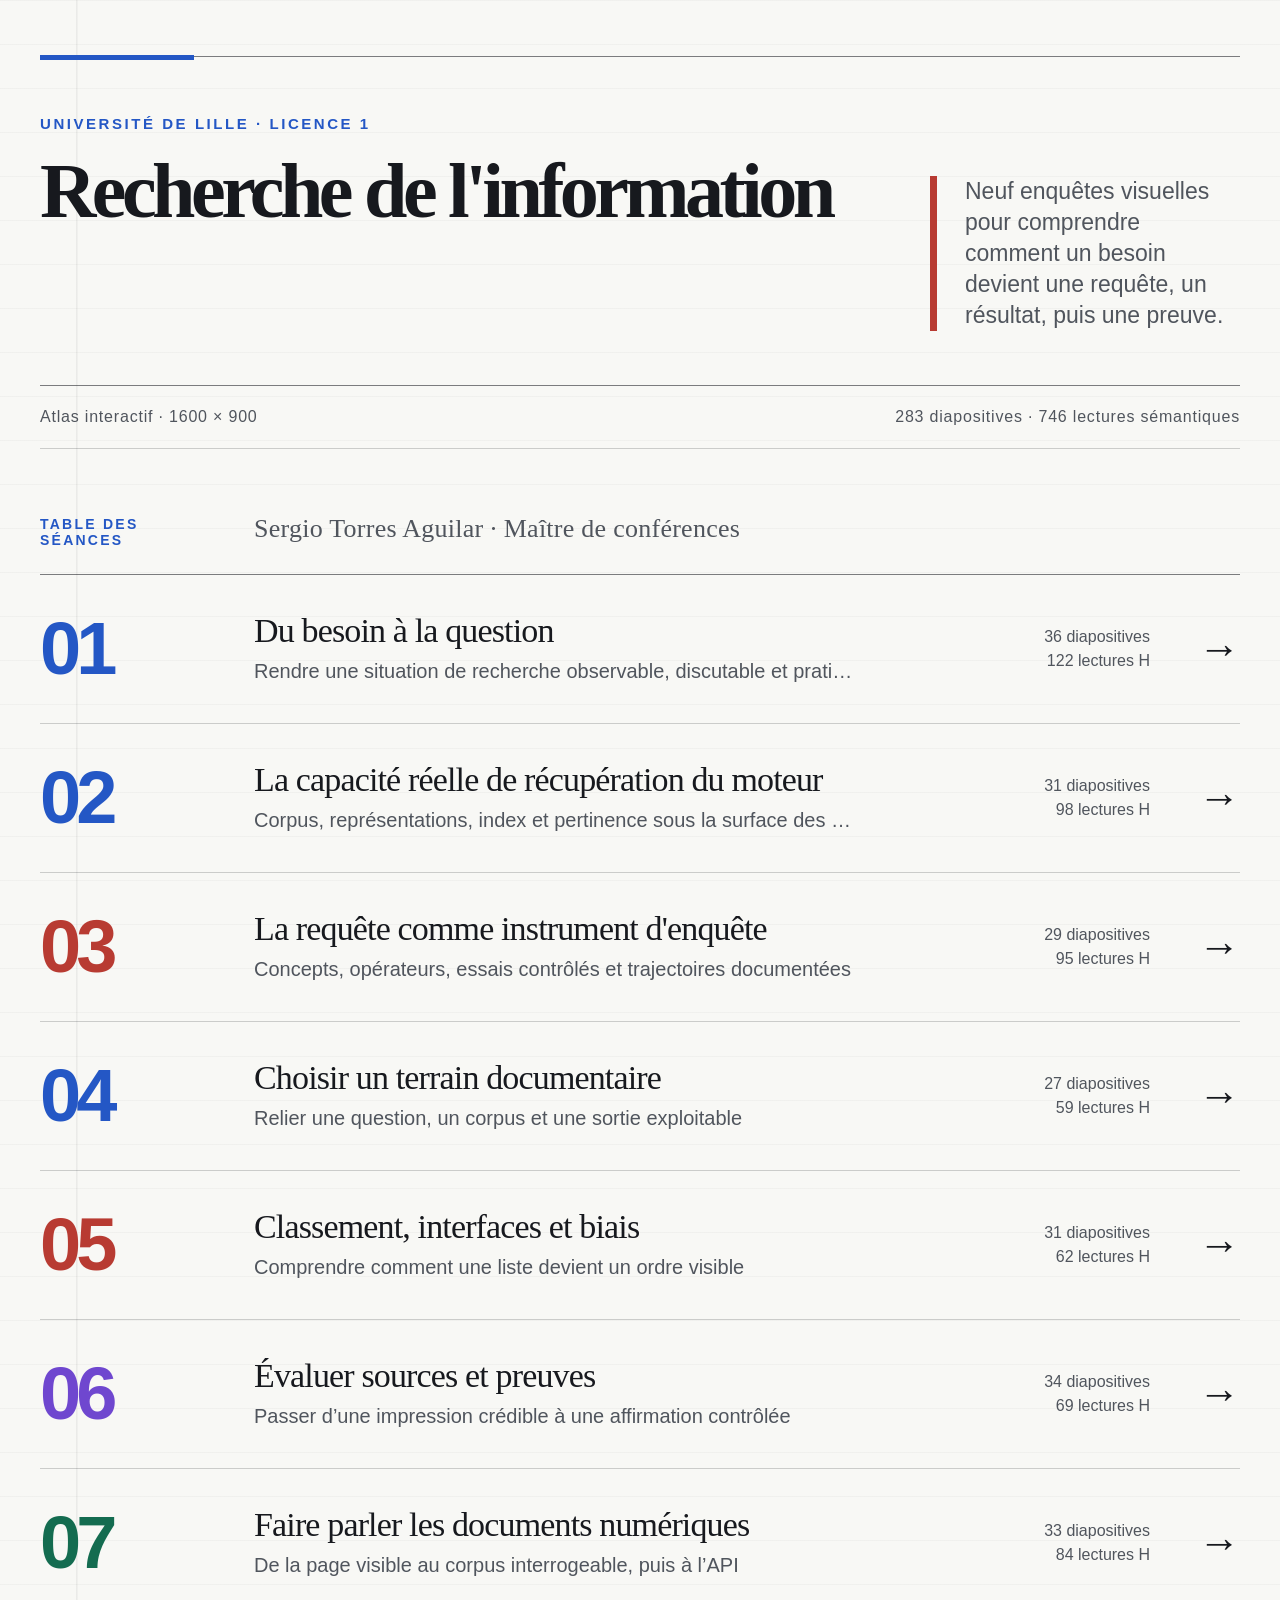
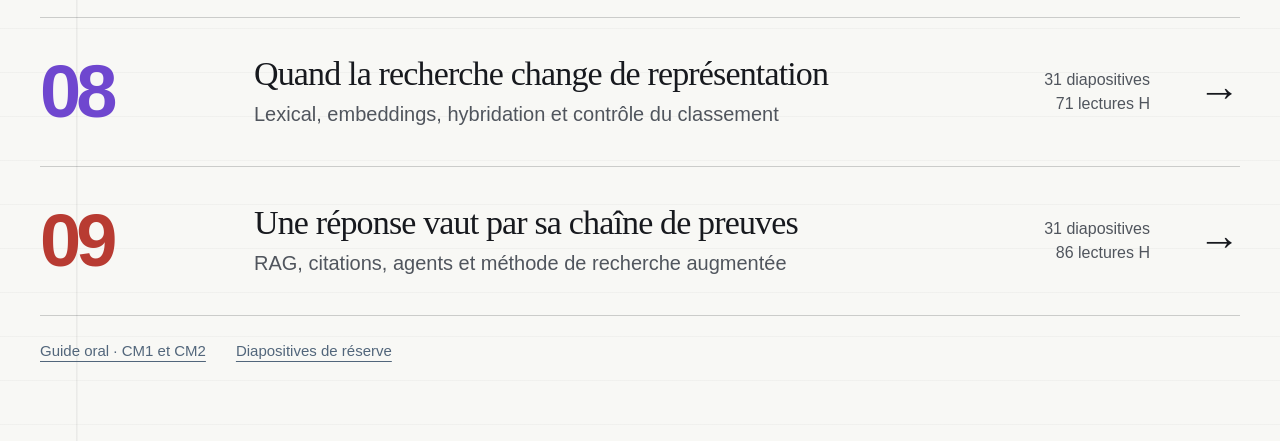
==== index.html @ fc5feec0 "Publicar el curso Recherche de l'information" ====
<!doctype html>
<html lang="fr">
<head>
  <meta charset="utf-8">
  <meta name="viewport" content="width=device-width, initial-scale=1">
  <title>Recherche de l'information · Atlas du cours</title>
  <link rel="stylesheet" href="index.css">
</head>
<body>
  <main class="course-atlas">
    <header class="course-masthead">
      <div><p class="course-eyebrow">Université de Lille · Licence 1</p><h1 class="course-title">Recherche de l'information</h1></div>
      <p class="course-subtitle">Neuf enquêtes visuelles pour comprendre comment un besoin devient une requête, un résultat, puis une preuve.</p>
    </header>
    <div class="course-meta"><span>Atlas interactif · 1600 × 900</span><span>283 diapositives · 746 lectures sémantiques</span></div>
    <section class="course-contents" aria-labelledby="contents-title">
      <h2 class="contents-heading" id="contents-title"><span>Table des séances</span><span class="course-author">Sergio Torres Aguilar · Maître de conférences</span></h2>
      <ol class="cm-list"><li class="cm-row" data-accent="cobalt">
  <a class="cm-link" href="cm01.html">
    <span class="cm-number">01</span>
    <span class="cm-copy"><span class="cm-title">Du besoin à la question</span><span class="cm-subtitle">Rendre une situation de recherche observable, discutable et praticable</span></span>
    <span class="cm-stats">36 diapositives<br>122 lectures H</span>
    <span class="cm-arrow" aria-hidden="true">→</span>
  </a>
</li><li class="cm-row" data-accent="cobalt">
  <a class="cm-link" href="cm02.html">
    <span class="cm-number">02</span>
    <span class="cm-copy"><span class="cm-title">La capacité réelle de récupération du moteur</span><span class="cm-subtitle">Corpus, représentations, index et pertinence sous la surface des résultats</span></span>
    <span class="cm-stats">31 diapositives<br>98 lectures H</span>
    <span class="cm-arrow" aria-hidden="true">→</span>
  </a>
</li><li class="cm-row" data-accent="coral">
  <a class="cm-link" href="cm03.html">
    <span class="cm-number">03</span>
    <span class="cm-copy"><span class="cm-title">La requête comme instrument d&#x27;enquête</span><span class="cm-subtitle">Concepts, opérateurs, essais contrôlés et trajectoires documentées</span></span>
    <span class="cm-stats">29 diapositives<br>95 lectures H</span>
    <span class="cm-arrow" aria-hidden="true">→</span>
  </a>
</li><li class="cm-row" data-accent="cobalt">
  <a class="cm-link" href="cm04.html">
    <span class="cm-number">04</span>
    <span class="cm-copy"><span class="cm-title">Choisir un terrain documentaire</span><span class="cm-subtitle">Relier une question, un corpus et une sortie exploitable</span></span>
    <span class="cm-stats">27 diapositives<br>59 lectures H</span>
    <span class="cm-arrow" aria-hidden="true">→</span>
  </a>
</li><li class="cm-row" data-accent="coral">
  <a class="cm-link" href="cm05.html">
    <span class="cm-number">05</span>
    <span class="cm-copy"><span class="cm-title">Classement, interfaces et biais</span><span class="cm-subtitle">Comprendre comment une liste devient un ordre visible</span></span>
    <span class="cm-stats">31 diapositives<br>62 lectures H</span>
    <span class="cm-arrow" aria-hidden="true">→</span>
  </a>
</li><li class="cm-row" data-accent="violet">
  <a class="cm-link" href="cm06.html">
    <span class="cm-number">06</span>
    <span class="cm-copy"><span class="cm-title">Évaluer sources et preuves</span><span class="cm-subtitle">Passer d’une impression crédible à une affirmation contrôlée</span></span>
    <span class="cm-stats">34 diapositives<br>69 lectures H</span>
    <span class="cm-arrow" aria-hidden="true">→</span>
  </a>
</li><li class="cm-row" data-accent="green">
  <a class="cm-link" href="cm07.html">
    <span class="cm-number">07</span>
    <span class="cm-copy"><span class="cm-title">Faire parler les documents numériques</span><span class="cm-subtitle">De la page visible au corpus interrogeable, puis à l’API</span></span>
    <span class="cm-stats">33 diapositives<br>84 lectures H</span>
    <span class="cm-arrow" aria-hidden="true">→</span>
  </a>
</li><li class="cm-row" data-accent="violet">
  <a class="cm-link" href="cm08.html">
    <span class="cm-number">08</span>
    <span class="cm-copy"><span class="cm-title">Quand la recherche change de représentation</span><span class="cm-subtitle">Lexical, embeddings, hybridation et contrôle du classement</span></span>
    <span class="cm-stats">31 diapositives<br>71 lectures H</span>
    <span class="cm-arrow" aria-hidden="true">→</span>
  </a>
</li><li class="cm-row" data-accent="coral">
  <a class="cm-link" href="cm09.html">
    <span class="cm-number">09</span>
    <span class="cm-copy"><span class="cm-title">Une réponse vaut par sa chaîne de preuves</span><span class="cm-subtitle">RAG, citations, agents et méthode de recherche augmentée</span></span>
    <span class="cm-stats">31 diapositives<br>86 lectures H</span>
    <span class="cm-arrow" aria-hidden="true">→</span>
  </a>
</li></ol>
    </section>
<nav class="course-resources" aria-label="Documents du cours"><a href="Guide_oral_CM1_CM2_Recherche_information_V5.pdf">Guide oral · CM1 et CM2</a><a href="reserve.html">Diapositives de réserve</a></nav>
  </main>
</body>
</html>
---- index.css ----
:root {
  --paper: #f8f8f5;
  --ink: #17191e;
  --ink-soft: #50555d;
  --rule: rgba(23, 25, 30, 0.2);
  --cobalt: #2457c5;
  --coral: #b83b32;
  font-family: "Aptos", "Helvetica Neue", Arial, sans-serif;
  color: var(--ink);
  background: var(--paper);
}

* { box-sizing: border-box; }

html { min-height: 100%; }

body {
  min-height: 100vh;
  margin: 0;
  background:
    linear-gradient(90deg, transparent 5.9vw, rgba(23, 25, 30, 0.08) 6vw, transparent 6.1vw),
    linear-gradient(rgba(23, 25, 30, 0.03) 1px, transparent 1px),
    var(--paper);
  background-size: auto, 100% 44px, auto;
}

a { color: inherit; }

.course-atlas {
  width: min(1520px, calc(100% - 80px));
  margin: 0 auto;
  padding: 56px 0 72px;
}

.course-masthead {
  position: relative;
  display: grid;
  grid-template-columns: minmax(0, 1fr) 310px;
  gap: 64px;
  min-height: 330px;
  padding: 58px 0 54px;
  border-top: 1px solid rgba(23, 25, 30, 0.55);
  border-bottom: 1px solid rgba(23, 25, 30, 0.55);
}

.course-masthead::before {
  content: "";
  position: absolute;
  left: 0;
  top: -2px;
  width: 154px;
  height: 5px;
  background: var(--cobalt);
}

.course-eyebrow {
  margin: 0 0 22px;
  color: var(--cobalt);
  font-size: 15px;
  font-weight: 850;
  letter-spacing: 0.17em;
  text-transform: uppercase;
}

.course-title {
  max-width: 980px;
  margin: 0;
  font-family: Georgia, "Times New Roman", serif;
  font-size: clamp(62px, 6.1vw, 104px);
  line-height: 0.94;
  letter-spacing: -0.058em;
  text-wrap: balance;
}

.course-subtitle {
  align-self: end;
  margin: 0;
  padding-left: 28px;
  border-left: 7px solid var(--coral);
  color: var(--ink-soft);
  font-size: 23px;
  line-height: 1.35;
}

.course-meta {
  display: flex;
  justify-content: space-between;
  gap: 24px;
  padding: 22px 0;
  border-bottom: 1px solid var(--rule);
  color: var(--ink-soft);
  font-size: 16px;
  letter-spacing: 0.05em;
}

.course-contents {
  margin-top: 60px;
}

.contents-heading {
  display: grid;
  grid-template-columns: 180px minmax(0, 1fr);
  gap: 34px;
  align-items: end;
  margin: 0 0 26px;
}

.contents-heading span:first-child {
  color: var(--cobalt);
  font-size: 14px;
  font-weight: 850;
  letter-spacing: 0.16em;
  text-transform: uppercase;
}

.contents-heading span:last-child {
  color: var(--ink-soft);
  font-family: Georgia, serif;
  font-size: 29px;
}

.cm-list {
  margin: 0;
  padding: 0;
  list-style: none;
  border-top: 1px solid rgba(23, 25, 30, 0.55);
}

.cm-row {
  --row-accent: var(--cobalt);
  position: relative;
  border-bottom: 1px solid var(--rule);
}

.cm-row[data-accent="coral"] { --row-accent: var(--coral); }
.cm-row[data-accent="violet"] { --row-accent: #6f47cf; }
.cm-row[data-accent="green"] { --row-accent: #146c50; }

.cm-link {
  display: grid;
  grid-template-columns: 180px minmax(0, 1fr) 260px 56px;
  gap: 34px;
  align-items: center;
  min-height: 148px;
  padding: 18px 0;
  text-decoration: none;
}

.cm-number {
  color: var(--row-accent);
  font-size: 74px;
  line-height: 1;
  font-weight: 820;
  letter-spacing: -0.065em;
  font-variant-numeric: tabular-nums;
  transition: transform 240ms ease;
}

.cm-copy { min-width: 0; }

.cm-title {
  display: block;
  color: var(--ink);
  font-family: Georgia, serif;
  font-size: 34px;
  line-height: 1.08;
  letter-spacing: -0.025em;
}

.cm-subtitle {
  display: block;
  margin-top: 9px;
  overflow: hidden;
  color: var(--ink-soft);
  font-size: 20px;
  line-height: 1.28;
  text-overflow: ellipsis;
  white-space: nowrap;
}

.cm-stats {
  color: var(--ink-soft);
  font-size: 16px;
  line-height: 1.5;
  text-align: right;
}

.cm-arrow {
  color: var(--ink);
  font-size: 42px;
  line-height: 1;
  text-align: right;
  transition: color 180ms ease, transform 240ms ease;
}

.cm-link:hover .cm-number,
.cm-link:focus-visible .cm-number {
  transform: translateX(10px);
}

.cm-link:hover .cm-arrow,
.cm-link:focus-visible .cm-arrow {
  color: var(--row-accent);
  transform: translateX(8px);
}

.cm-link:focus-visible {
  outline: 3px solid var(--row-accent);
  outline-offset: 5px;
}

@media (max-width: 900px) {
  .course-atlas { width: min(100% - 36px, 760px); padding-top: 28px; }
  .course-masthead { grid-template-columns: 1fr; gap: 34px; }
  .course-subtitle { max-width: 620px; }
  .contents-heading { grid-template-columns: 1fr; gap: 8px; }
  .cm-link { grid-template-columns: 92px minmax(0, 1fr) 38px; gap: 18px; min-height: 126px; }
  .cm-number { font-size: 52px; }
  .cm-title { font-size: 27px; }
  .cm-stats { display: none; }
  .cm-subtitle { white-space: normal; }
}

@media (prefers-reduced-motion: reduce) {
  *, *::before, *::after { transition-duration: 0.001ms !important; }
}

/* V5: discreet attribution and companion resources. */
.contents-heading .course-author {font-family:inherit;font-size:14px;line-height:1.5;letter-spacing:.01em;font-weight:400;color:#657079;}
#contents-title > .course-author {font-size:26px;}
.course-resources {display:flex;flex-wrap:wrap;gap:30px;padding:26px 0 10px;font-size:15px;}
.course-resources a {color:#52667b;text-underline-offset:5px;}
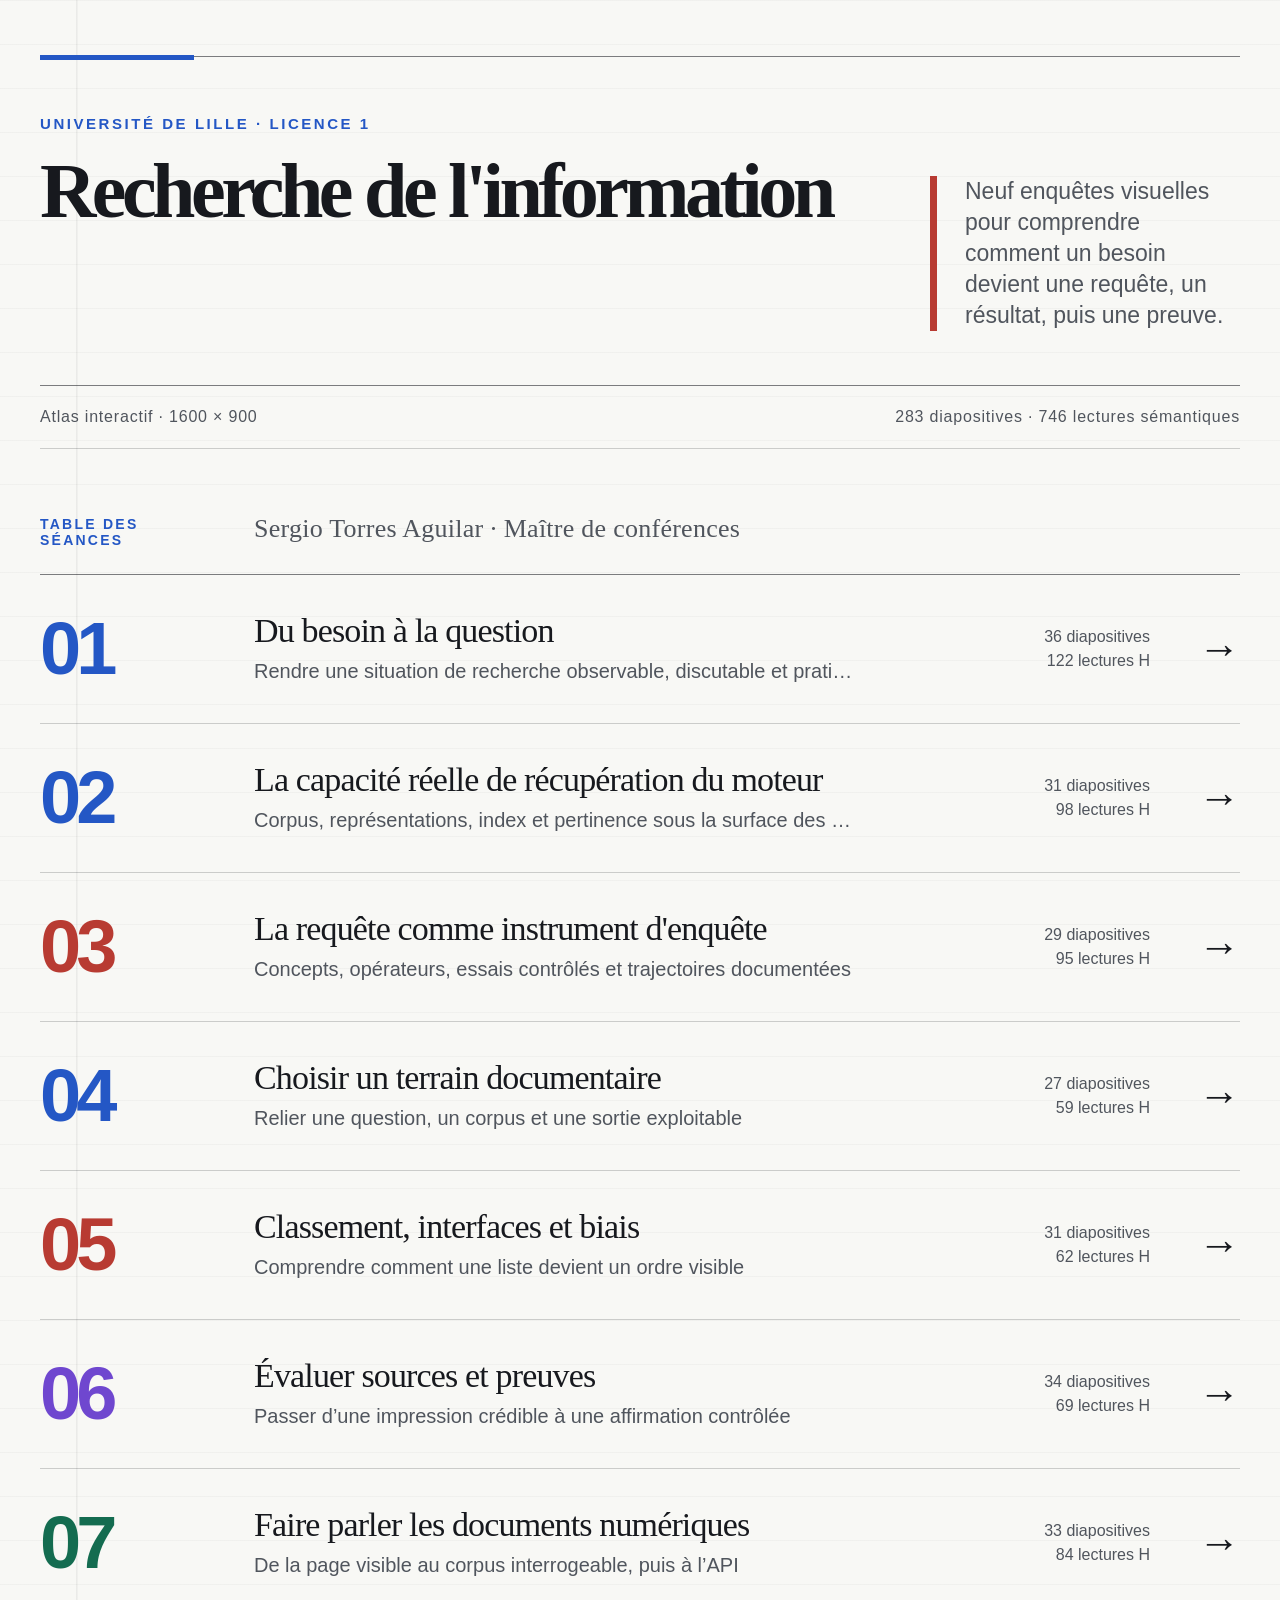
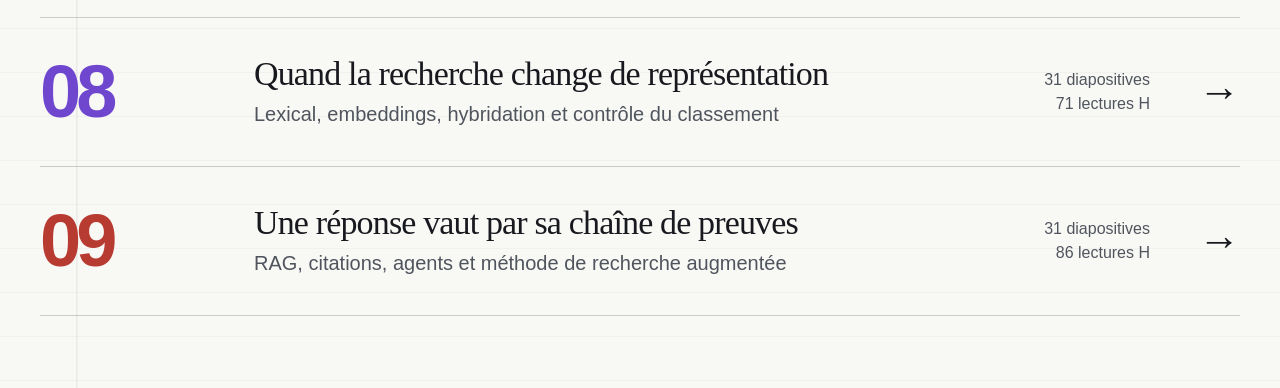
==== commit 45456119: "Retirar materiales privados de docente" ====
--- a/index.html
+++ b/index.html
@@ -80,7 +80,6 @@
   </a>
 </li></ol>
     </section>
-<nav class="course-resources" aria-label="Documents du cours"><a href="Guide_oral_CM1_CM2_Recherche_information_V5.pdf">Guide oral · CM1 et CM2</a><a href="reserve.html">Diapositives de réserve</a></nav>
-  </main>
+</main>
 </body>
 </html>
